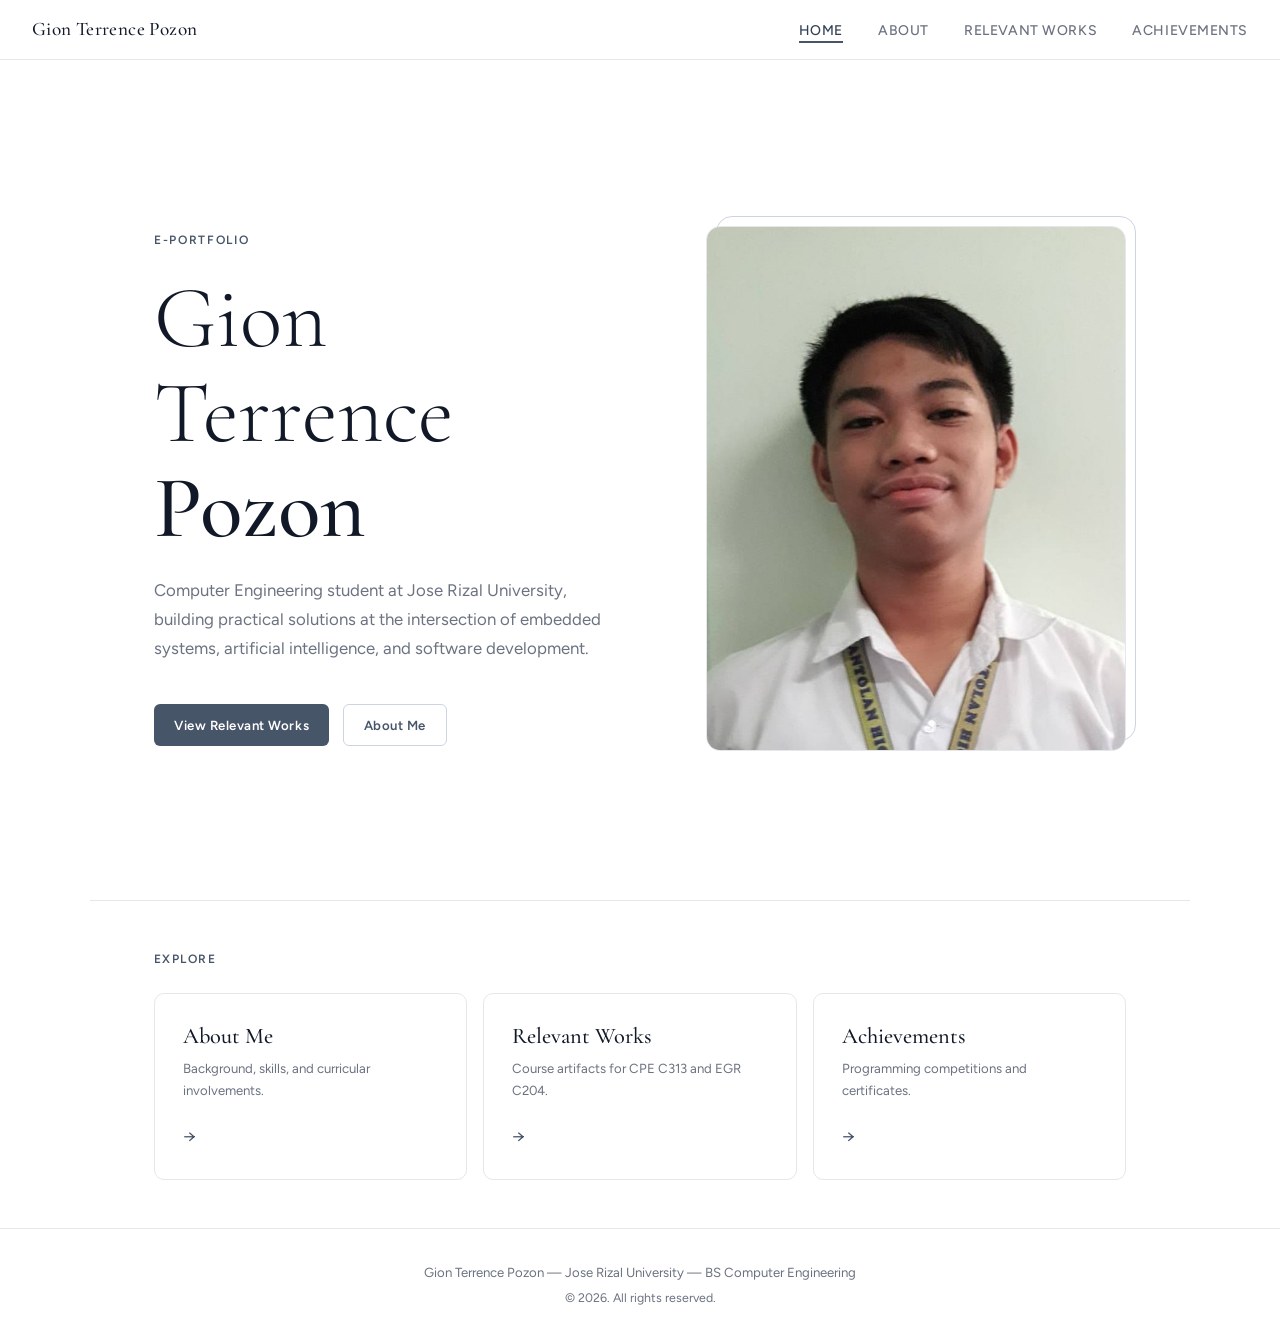
==== index.html @ 51772b5d "initial commit" ====
<!DOCTYPE html>
<html lang="en">
<head>
  <meta charset="UTF-8" />
  <meta name="viewport" content="width=device-width, initial-scale=1.0" />
  <title>Gion Terrence Pozon — e-Portfolio</title>
  <link rel="stylesheet" href="assets/css/style.css" />
  <style>
    /* ── HOME-SPECIFIC STYLES ───────────────────────────────── */
    .hero {
      min-height: calc(100vh - 60px);
      display: grid;
      grid-template-columns: 1fr 420px;
      align-items: center;
      gap: 4rem;
      padding: 5rem 4rem 4rem;
      max-width: var(--max-width);
      margin: 0 auto;
    }

    .hero-label {
      font-size: 0.75rem;
      text-transform: uppercase;
      letter-spacing: 0.14em;
      color: var(--slate);
      font-weight: 600;
      margin-bottom: 1.25rem;
    }

    .hero-name {
      font-family: var(--font-display);
      font-size: clamp(3rem, 7vw, 5.5rem);
      font-weight: 300;
      line-height: 1.08;
      color: var(--text);
      margin-bottom: 1.25rem;
    }

    .hero-name span {
      display: block;
      font-weight: 500;
    }

    .hero-tagline {
      font-size: 1.05rem;
      color: var(--text-secondary);
      max-width: 460px;
      margin-bottom: 2.5rem;
      line-height: 1.75;
    }

    .hero-actions {
      display: flex;
      gap: 0.85rem;
      flex-wrap: wrap;
    }

    .hero-photo-wrap {
      position: relative;
    }

    .hero-photo {
      width: 100%;
      aspect-ratio: 4 / 5;
      object-fit: cover;
      border-radius: 14px;
      border: 1px solid var(--border);
      display: block;
    }

    /* Decorative accent */
    .hero-photo-wrap::before {
      content: '';
      position: absolute;
      inset: -10px -10px 10px 10px;
      border: 1.5px solid var(--slate-mid);
      border-radius: 16px;
      z-index: -1;
    }

    /* ── NAV CARDS ──────────────────────────────────────────── */
    .nav-cards {
      border-top: 1px solid var(--border);
      padding: 3rem 4rem;
      max-width: var(--max-width);
      margin: 0 auto;
    }

    .nav-cards-label {
      font-size: 0.75rem;
      text-transform: uppercase;
      letter-spacing: 0.12em;
      color: var(--slate);
      font-weight: 600;
      margin-bottom: 1.5rem;
    }

    .nav-cards-grid {
      display: grid;
      grid-template-columns: repeat(3, 1fr);
      gap: 1rem;
    }

    .nav-card {
      display: flex;
      flex-direction: column;
      justify-content: space-between;
      padding: 1.75rem;
      border: 1px solid var(--border);
      border-radius: var(--radius);
      transition: box-shadow var(--transition), transform var(--transition), border-color var(--transition);
      min-height: 150px;
    }

    .nav-card:hover {
      box-shadow: var(--shadow);
      transform: translateY(-3px);
      border-color: var(--slate-mid);
    }

    .nav-card-title {
      font-family: var(--font-display);
      font-size: 1.4rem;
      font-weight: 500;
      color: var(--text);
      line-height: 1.25;
    }

    .nav-card-desc {
      font-size: 0.825rem;
      color: var(--text-secondary);
      margin-top: 0.5rem;
      line-height: 1.6;
    }

    .nav-card-arrow {
      margin-top: 1.25rem;
      font-size: 1.1rem;
      color: var(--slate);
    }

    @media (max-width: 900px) {
      .hero {
        grid-template-columns: 1fr;
        padding: 3rem 1.5rem;
        text-align: center;
      }
      .hero-photo-wrap {
        max-width: 300px;
        margin: 0 auto;
        order: -1;
      }
      .hero-photo-wrap::before { display: none; }
      .hero-actions { justify-content: center; }
      .hero-tagline { margin-left: auto; margin-right: auto; }
      .nav-cards { padding: 2.5rem 1.5rem; }
      .nav-cards-grid { grid-template-columns: 1fr; }
    }
  </style>
</head>
<body>
  <div class="page-wrapper">

    <!-- Hero -->
    <section class="hero">
      <div class="hero-content">
        <p class="hero-label">e-Portfolio</p>
        <h1 class="hero-name">
          Gion Terrence
          <span>Pozon</span>
        </h1>
        <p class="hero-tagline">
          Computer Engineering student at Jose Rizal University,
          building practical solutions at the intersection of
          embedded systems, artificial intelligence, and software development.
        </p>
        <div class="hero-actions">
          <a href="works.html" class="btn btn-slate">View Relevant Works</a>
          <a href="about.html" class="btn btn-outline">About Me</a>
        </div>
      </div>

      <div class="hero-photo-wrap">
        <!--
          INSTRUCTIONS: Replace "assets/img/profile.jpg" with your actual photo.
          Place your photo file inside the assets/img/ folder.
        -->
        <img
          src="assets/img/profile.jpg"
          alt="Gion Terrence Pozon"
          class="hero-photo"
          onerror="this.style.background='#f1f5f9'; this.style.minHeight='400px';"
        />
      </div>
    </section>

    <!-- Quick navigation cards -->
    <section class="nav-cards">
      <p class="nav-cards-label">Explore</p>
      <div class="nav-cards-grid">

        <a href="about.html" class="nav-card">
          <div>
            <p class="nav-card-title">About Me</p>
            <p class="nav-card-desc">Background, skills, and curricular involvements.</p>
          </div>
          <span class="nav-card-arrow">→</span>
        </a>

        <a href="works.html" class="nav-card">
          <div>
            <p class="nav-card-title">Relevant Works</p>
            <p class="nav-card-desc">Course artifacts for CPE C313 and EGR C204.</p>
          </div>
          <span class="nav-card-arrow">→</span>
        </a>

        <a href="achievements.html" class="nav-card">
          <div>
            <p class="nav-card-title">Achievements</p>
            <p class="nav-card-desc">Programming competitions and certificates.</p>
          </div>
          <span class="nav-card-arrow">→</span>
        </a>

      </div>
    </section>

  </div><!-- end page-wrapper -->

  <script src="assets/js/components.js"></script>
  <script>initPage('home')</script>
</body>
</html>
---- assets/css/style.css ----
@import url('https://fonts.googleapis.com/css2?family=Cormorant+Garamond:wght@300;400;500;600&family=Figtree:wght@300;400;500;600&display=swap');

:root {
  --white: #ffffff;
  --bg: #f9fafb;
  --text: #111827;
  --text-secondary: #6b7280;
  --slate: #475569;
  --slate-dark: #334155;
  --slate-light: #f1f5f9;
  --slate-mid: #cbd5e1;
  --border: #e5e7eb;
  --font-display: 'Cormorant Garamond', serif;
  --font-body: 'Figtree', sans-serif;
  --radius: 10px;
  --shadow: 0 1px 3px rgba(0,0,0,0.06), 0 4px 16px rgba(0,0,0,0.05);
  --transition: 0.22s ease;
  --max-width: 1100px;
}

*, *::before, *::after { box-sizing: border-box; margin: 0; padding: 0; }

html { scroll-behavior: smooth; }

body {
  font-family: var(--font-body);
  background: var(--white);
  color: var(--text);
  font-size: 16px;
  line-height: 1.7;
  -webkit-font-smoothing: antialiased;
}

img { max-width: 100%; display: block; }
a { color: inherit; text-decoration: none; }

/* ── NAVBAR ─────────────────────────────────────────────── */
.nav {
  position: fixed;
  top: 0; left: 0; right: 0;
  z-index: 100;
  background: rgba(255,255,255,0.92);
  backdrop-filter: blur(12px);
  border-bottom: 1px solid var(--border);
  padding: 0 2rem;
  height: 60px;
  display: flex;
  align-items: center;
  justify-content: space-between;
}

.nav-logo {
  font-family: var(--font-display);
  font-size: 1.2rem;
  font-weight: 500;
  color: var(--text);
  letter-spacing: 0.02em;
}

.nav-links {
  display: flex;
  gap: 2.2rem;
  list-style: none;
}

.nav-links a {
  font-size: 0.875rem;
  font-weight: 500;
  color: var(--text-secondary);
  letter-spacing: 0.04em;
  text-transform: uppercase;
  transition: color var(--transition);
  position: relative;
  padding-bottom: 2px;
}

.nav-links a::after {
  content: '';
  position: absolute;
  bottom: -2px; left: 0;
  width: 0; height: 1.5px;
  background: var(--slate);
  transition: width var(--transition);
}

.nav-links a:hover,
.nav-links a.active { color: var(--slate-dark); }

.nav-links a:hover::after,
.nav-links a.active::after { width: 100%; }

/* Hamburger for mobile */
.nav-toggle {
  display: none;
  flex-direction: column;
  gap: 5px;
  cursor: pointer;
  background: none;
  border: none;
  padding: 4px;
}
.nav-toggle span {
  display: block;
  width: 22px; height: 1.5px;
  background: var(--text);
  transition: var(--transition);
}

/* ── PAGE WRAPPER ───────────────────────────────────────── */
.page-wrapper {
  padding-top: 60px;
  min-height: 100vh;
}

/* ── PAGE HEADER ────────────────────────────────────────── */
.page-header {
  padding: 4rem 2rem 3rem;
  max-width: var(--max-width);
  margin: 0 auto;
  border-bottom: 1px solid var(--border);
}

.page-header-label {
  font-size: 0.75rem;
  text-transform: uppercase;
  letter-spacing: 0.12em;
  color: var(--slate);
  font-weight: 600;
  margin-bottom: 0.75rem;
}

.page-header h1 {
  font-family: var(--font-display);
  font-size: clamp(2.2rem, 5vw, 3.5rem);
  font-weight: 400;
  line-height: 1.15;
  color: var(--text);
}

/* ── SECTION ────────────────────────────────────────────── */
.section {
  padding: 4rem 2rem;
  max-width: var(--max-width);
  margin: 0 auto;
}

.section-label {
  font-size: 0.75rem;
  text-transform: uppercase;
  letter-spacing: 0.12em;
  color: var(--slate);
  font-weight: 600;
  margin-bottom: 1.5rem;
}

/* ── CARD ───────────────────────────────────────────────── */
.card {
  background: var(--white);
  border: 1px solid var(--border);
  border-radius: var(--radius);
  padding: 1.75rem;
  transition: box-shadow var(--transition), transform var(--transition);
}

.card:hover {
  box-shadow: var(--shadow);
  transform: translateY(-2px);
}

/* ── BUTTON ─────────────────────────────────────────────── */
.btn {
  display: inline-flex;
  align-items: center;
  gap: 0.4rem;
  padding: 0.55rem 1.25rem;
  font-family: var(--font-body);
  font-size: 0.825rem;
  font-weight: 600;
  letter-spacing: 0.04em;
  border-radius: 6px;
  transition: var(--transition);
  cursor: pointer;
  border: none;
}

.btn-slate {
  background: var(--slate);
  color: var(--white);
}

.btn-slate:hover { background: var(--slate-dark); }

.btn-outline {
  background: transparent;
  color: var(--slate);
  border: 1.5px solid var(--slate-mid);
}

.btn-outline:hover {
  border-color: var(--slate);
  background: var(--slate-light);
}

/* ── GRID ───────────────────────────────────────────────── */
.grid-2 { display: grid; grid-template-columns: repeat(2, 1fr); gap: 1.25rem; }
.grid-3 { display: grid; grid-template-columns: repeat(3, 1fr); gap: 1.25rem; }

/* ── FOOTER ─────────────────────────────────────────────── */
.footer {
  border-top: 1px solid var(--border);
  padding: 2rem;
  text-align: center;
  font-size: 0.825rem;
  color: var(--text-secondary);
}

/* ── DIVIDER ────────────────────────────────────────────── */
.divider {
  border: none;
  border-top: 1px solid var(--border);
  margin: 2rem 0;
}

/* ── PILL TAG ───────────────────────────────────────────── */
.tag {
  display: inline-block;
  background: var(--slate-light);
  color: var(--slate-dark);
  font-size: 0.75rem;
  font-weight: 600;
  letter-spacing: 0.05em;
  padding: 0.2rem 0.65rem;
  border-radius: 999px;
}

/* ── PLACEHOLDER NOTICE ────────────────────────────────── */
.placeholder-text {
  color: #f59e0b;
  font-style: italic;
  font-size: 0.875rem;
  background: #fffbeb;
  border: 1px dashed #fcd34d;
  border-radius: 6px;
  padding: 0.6rem 0.9rem;
}

/* ── MOBILE ─────────────────────────────────────────────── */
@media (max-width: 768px) {
  .nav-links {
    display: none;
    flex-direction: column;
    position: fixed;
    top: 60px; left: 0; right: 0;
    background: var(--white);
    border-bottom: 1px solid var(--border);
    padding: 1.5rem 2rem;
    gap: 1.2rem;
  }

  .nav-links.open { display: flex; }
  .nav-toggle { display: flex; }

  .grid-2, .grid-3 { grid-template-columns: 1fr; }

  .page-header { padding: 2.5rem 1.25rem 2rem; }
  .section { padding: 2.5rem 1.25rem; }
}
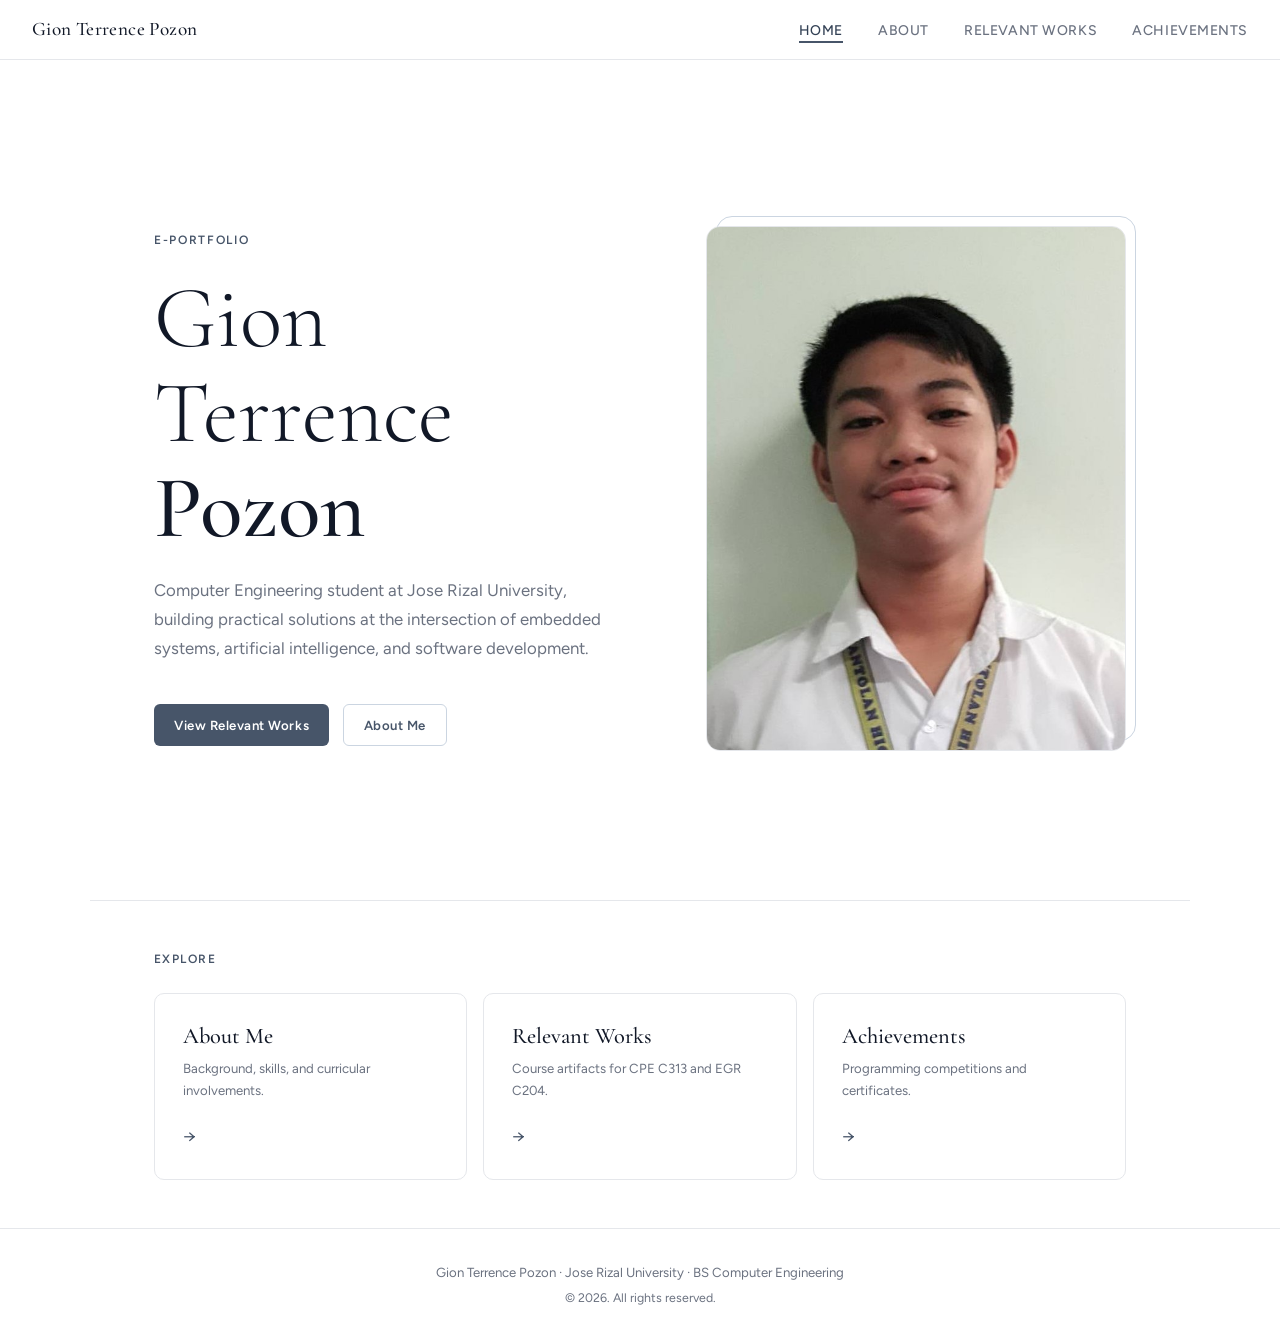
==== commit f8834419: "fixed typos" ====
--- a/index.html
+++ b/index.html
@@ -3,7 +3,7 @@
 <head>
   <meta charset="UTF-8" />
   <meta name="viewport" content="width=device-width, initial-scale=1.0" />
-  <title>Gion Terrence Pozon — e-Portfolio</title>
+  <title>Gion Terrence Pozon - e-Portfolio</title>
   <link rel="stylesheet" href="assets/css/style.css" />
   <style>
     /* ── HOME-SPECIFIC STYLES ───────────────────────────────── */
